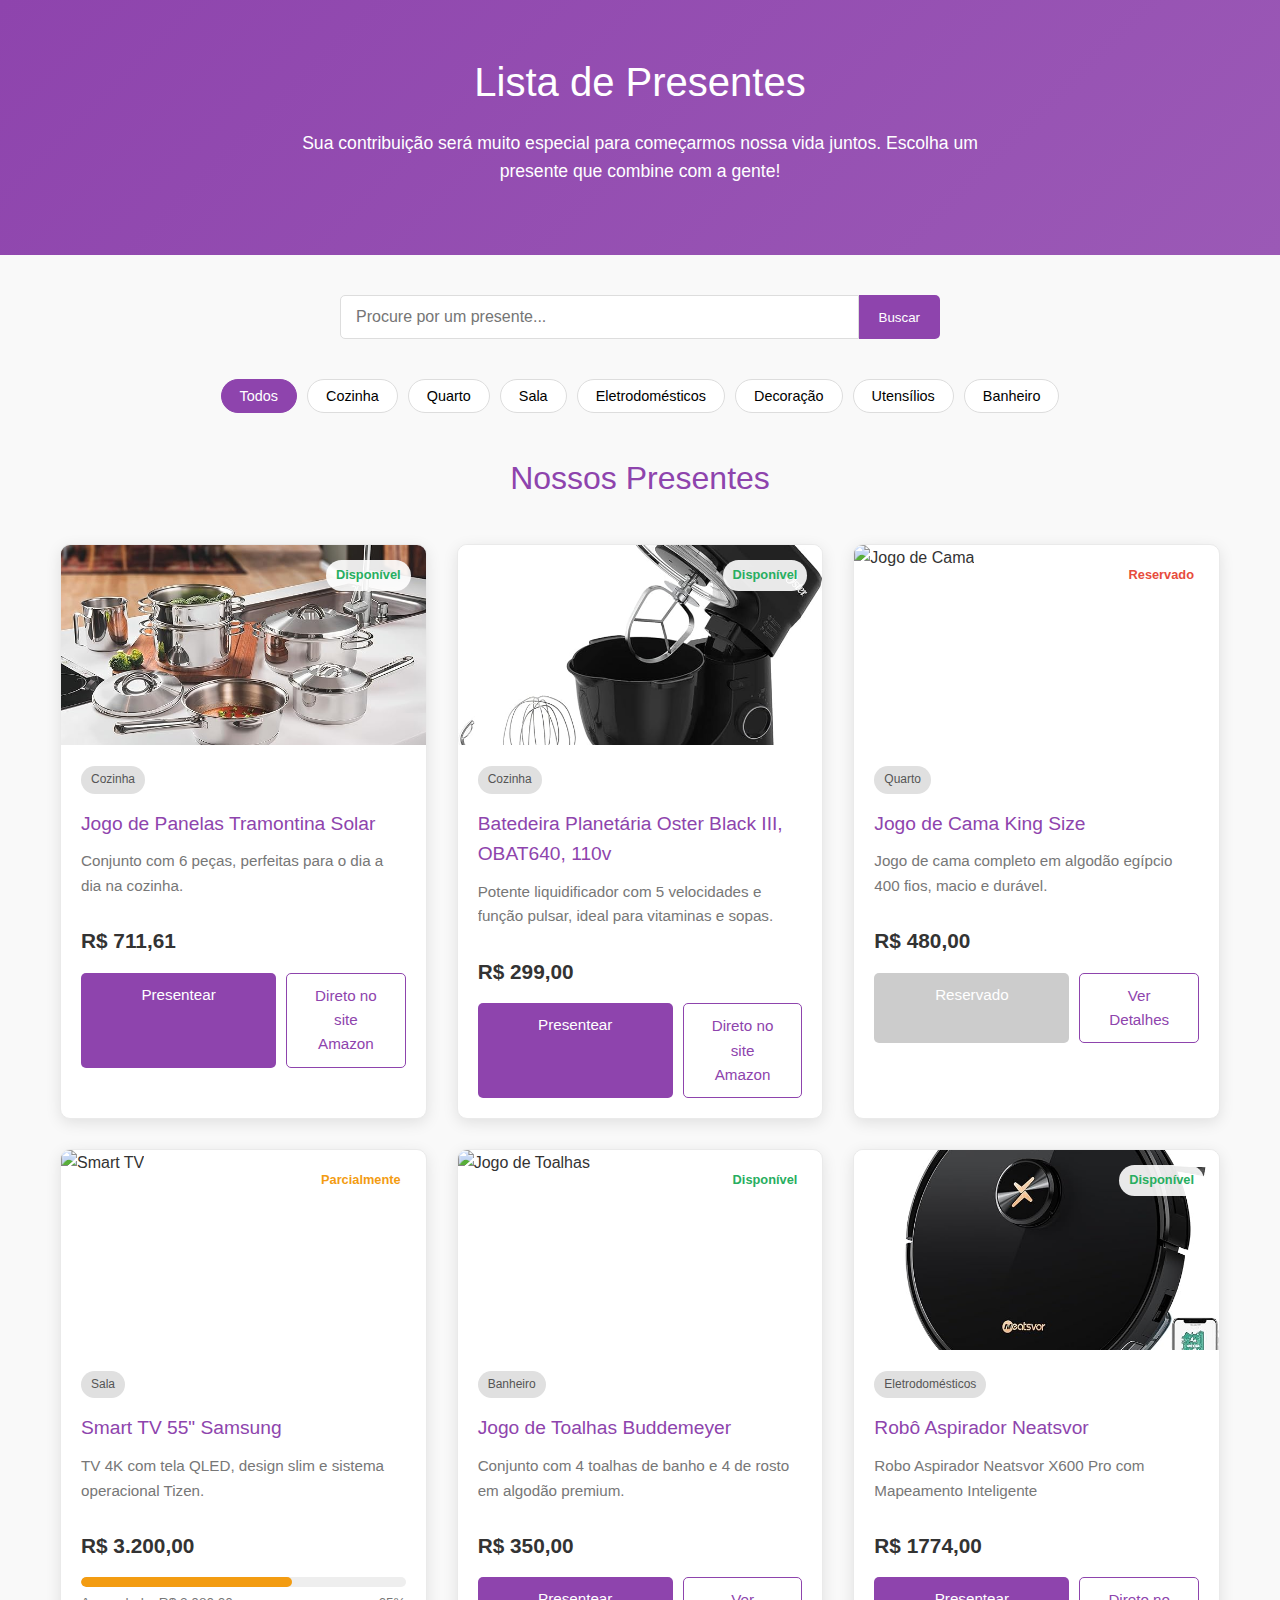
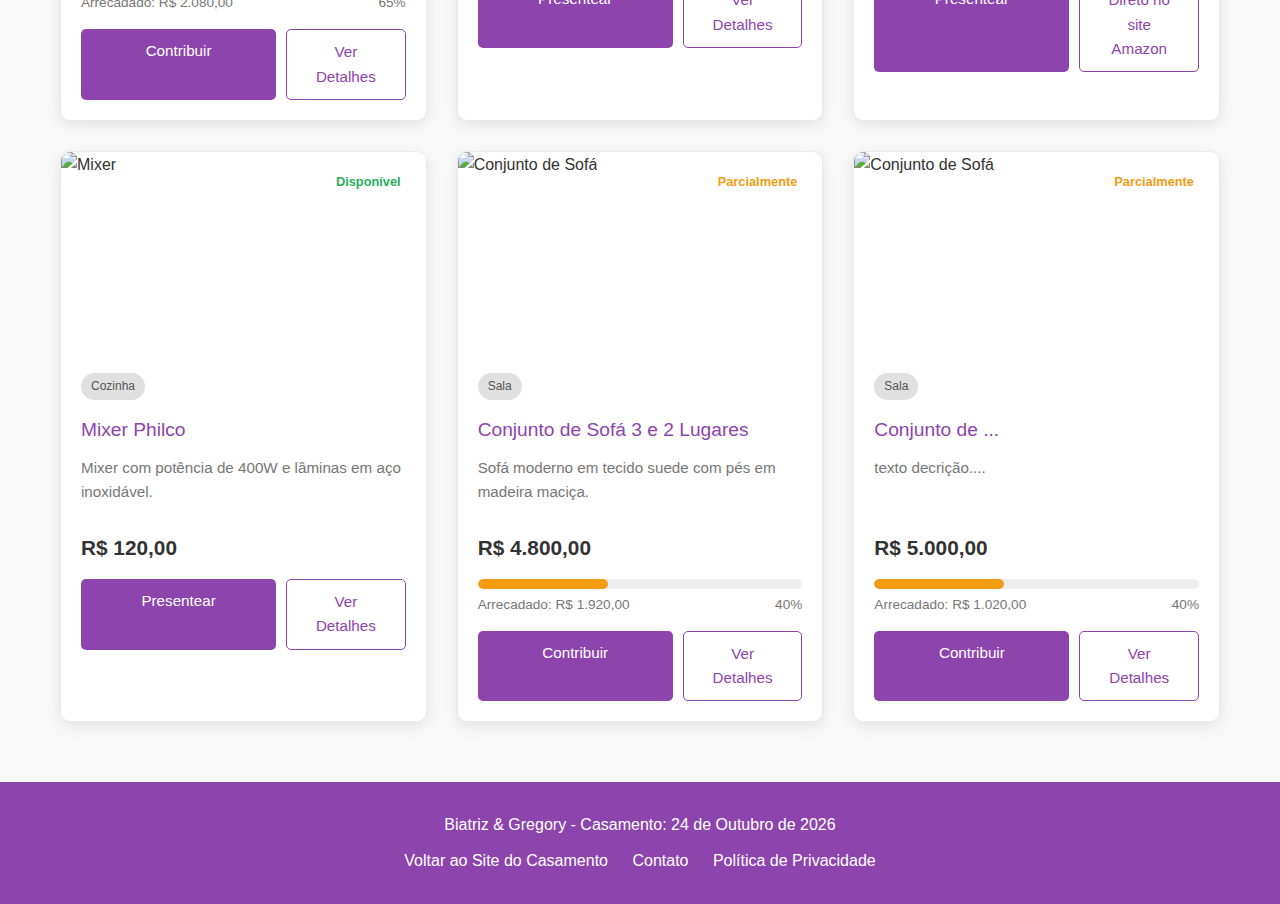
==== ListaPresentes.html @ b2a9321d "Update ListaPresentes.html" ====
<!DOCTYPE html>
<html lang="pt-BR">

<head>
    <meta charset="UTF-8">
    <meta name="viewport" content="width=device-width, initial-scale=1.0">
    <title>Lista de Presentes - Maria & João</title>
    <link rel="stylesheet" href="styles2.css">
</head>

<body>
    <header>
        <div class="container header-content">
            <h1>Lista de Presentes</h1>
            <p>Sua contribuição será muito especial para começarmos nossa vida juntos. Escolha um presente que combine
                com a gente!</p>
        </div>
    </header>

    <main class="container">
        <div class="search-bar">
            <input type="text" class="search-input" placeholder="Procure por um presente...">
            <button class="search-btn">Buscar</button>
        </div>

        <div class="categories">
            <button class="category-btn active" data-category="todas">Todos</button>
            <button class="category-btn" data-category="cozinha">Cozinha</button>
            <button class="category-btn" data-category="quarto">Quarto</button>
            <button class="category-btn" data-category="sala">Sala</button>
            <button class="category-btn" data-category="eletrodomésticos">Eletrodomésticos</button>
            <button class="category-btn" data-category="decoração">Decoração</button>
            <button class="category-btn" data-category="utensílios">Utensílios</button>
            <button class="category-btn" data-category="banheiro">Banheiro</button>
        </div>

        <h2 class="section-title">Nossos Presentes</h2>

        <div class="gift-grid">
            <!-- Item 1 -->
            <div class="gift-card" data-category="cozinha">
                <div class="gift-image">
                    <img src="/Jogo_de_Panelas_Tramontina_Solar_6_Pecas.jpg" alt="Jogo de Panelas">
                    <div class="gift-status available">Disponível</div>
                </div>
                <div class="gift-info">
                    <span class="gift-tag">Cozinha</span>
                    <h3 class="gift-name">Jogo de Panelas Tramontina Solar</h3>
                    <p class="gift-description">Conjunto com 6 peças, perfeitas para o dia a dia na cozinha.</p>
                    <div class="gift-price">R$ 711,61</div>
                    <div class="gift-actions">
                        <a href="#" class="btn btn-primary"
                            onclick="openModal('Jogo de Panelas Tramontina')">Presentear</a>
                        <a href="https://amzn.to/42vWtyC" target="_blank" class="btn btn-outline">Direto no site
                            Amazon</a>
                    </div>
                </div>
            </div>

            <!-- Item 2 -->
            <div class="gift-card" data-category="cozinha">
                <div class="gift-image">
                    <img src="/Batedeira_Planetaria_Oster_Black_III_OBAT640_110v.jpg" alt="Batedeira">
                    <div class="gift-status available">Disponível</div>
                </div>
                <div class="gift-info">
                    <span class="gift-tag">Cozinha</span>
                    <h3 class="gift-name">Batedeira Planetária Oster Black III, OBAT640, 110v</h3>
                    <p class="gift-description">Potente liquidificador com 5 velocidades e função pulsar, ideal para
                        vitaminas e sopas.</p>
                    <div class="gift-price">R$ 299,00</div>
                    <div class="gift-actions">
                        <a href="#" class="btn btn-primary"
                            onclick="openModal('Liquidificador Philips Walita')">Presentear</a>
                        <a href="https://amzn.to/4lvUtPH" target="_blank" class="btn btn-outline">Direto no site
                            Amazon</a>
                    </div>
                </div>
            </div>

            <!-- Item 3 -->
            <div class="gift-card" data-category="quarto">
                <div class="gift-image">
                    <img src="/api/placeholder/400/400" alt="Jogo de Cama">
                    <div class="gift-status reserved">Reservado</div>
                </div>
                <div class="gift-info">
                    <span class="gift-tag">Quarto</span>
                    <h3 class="gift-name">Jogo de Cama King Size</h3>
                    <p class="gift-description">Jogo de cama completo em algodão egípcio 400 fios, macio e durável.</p>
                    <div class="gift-price">R$ 480,00</div>
                    <div class="gift-actions">
                        <a href="#" class="btn btn-primary"
                            style="background-color: #ccc; pointer-events: none;">Reservado</a>
                        <a href="https://example.com/product/125" target="_blank" class="btn btn-outline">Ver
                            Detalhes</a>
                    </div>
                </div>
            </div>

            <!-- Item 4 -->
            <div class="gift-card" data-category="sala">
                <div class="gift-image">
                    <img src="/api/placeholder/400/400" alt="Smart TV">
                    <div class="gift-status partially">Parcialmente</div>
                </div>
                <div class="gift-info">
                    <span class="gift-tag">Sala</span>
                    <h3 class="gift-name">Smart TV 55" Samsung</h3>
                    <p class="gift-description">TV 4K com tela QLED, design slim e sistema operacional Tizen.</p>
                    <div class="gift-price">R$ 3.200,00</div>
                    <div class="gift-progress">
                        <div class="progress-bar">
                            <div class="progress-fill" style="width: 65%"></div>
                        </div>
                        <div class="progress-text">
                            <span>Arrecadado: R$ 2.080,00</span>
                            <span>65%</span>
                        </div>
                    </div>
                    <div class="gift-actions">
                        <a href="#" class="btn btn-primary" onclick="openModal('Smart TV 55\' Samsung')">Contribuir</a>
                        <a href="https://example.com/product/126" target="_blank" class="btn btn-outline">Ver
                            Detalhes</a>
                    </div>
                </div>
            </div>

            <!-- Item 5 -->
            <div class="gift-card"data-category="banheiro">
                <div class="gift-image">
                    <img src="/api/placeholder/400/400" alt="Jogo de Toalhas">
                    <div class="gift-status available">Disponível</div>
                </div>
                <div class="gift-info">
                    <span class="gift-tag">Banheiro</span>
                    <h3 class="gift-name">Jogo de Toalhas Buddemeyer</h3>
                    <p class="gift-description">Conjunto com 4 toalhas de banho e 4 de rosto em algodão premium.</p>
                    <div class="gift-price">R$ 350,00</div>
                    <div class="gift-actions">
                        <a href="#" class="btn btn-primary"
                            onclick="openModal('Jogo de Toalhas Buddemeyer')">Presentear</a>
                        <a href="https://example.com/product/127" target="_blank" class="btn btn-outline">Ver
                            Detalhes</a>
                    </div>
                </div>
            </div>

            <!-- Item 6 -->
            <div class="gift-card" data-category="eletrodomésticos">
                <div class="gift-image">
                    <img src="/Robo_Aspirador_Neatsvor_X600_Pro.jpg" alt="Robô Aspirador">
                    <div class="gift-status available">Disponível</div>
                </div>
                <div class="gift-info">
                    <span class="gift-tag">Eletrodomésticos</span>
                    <h3 class="gift-name">Robô Aspirador Neatsvor</h3>
                    <p class="gift-description">Robo Aspirador Neatsvor X600 Pro com Mapeamento Inteligente</p>
                    <div class="gift-price">R$ 1774,00</div>
                    <div class="gift-actions">
                        <a href="#" class="btn btn-primary"
                            onclick="openModal('Robô Aspirador Neatsvor')">Presentear</a>
                        <a href="https://amzn.to/4ib6O93" target="_blank" class="btn btn-outline">Direto no site
                            Amazon</a>
                    </div>
                </div>
            </div>

            <!-- Item 7 -->
            <div class="gift-card" data-category="cozinha">
                <div class="gift-image">
                    <img src="/api/placeholder/400/400" alt="Mixer">
                    <div class="gift-status available">Disponível</div>
                </div>
                <div class="gift-info">
                    <span class="gift-tag">Cozinha</span>
                    <h3 class="gift-name">Mixer Philco</h3>
                    <p class="gift-description">Mixer com potência de 400W e lâminas em aço inoxidável.</p>
                    <div class="gift-price">R$ 120,00</div>
                    <div class="gift-actions">
                        <a href="#" class="btn btn-primary" onclick="openModal('Mixer Philco')">Presentear</a>
                        <a href="https://example.com/product/129" target="_blank" class="btn btn-outline">Ver
                            Detalhes</a>
                    </div>
                </div>
            </div>

            <!-- Item 8 -->
            <div class="gift-card" data-category="sala">
                <div class="gift-image">
                    <img src="/api/placeholder/400/400" alt="Conjunto de Sofá">
                    <div class="gift-status partially">Parcialmente</div>
                </div>
                <div class="gift-info">
                    <span class="gift-tag">Sala</span>
                    <h3 class="gift-name">Conjunto de Sofá 3 e 2 Lugares</h3>
                    <p class="gift-description">Sofá moderno em tecido suede com pés em madeira maciça.</p>
                    <div class="gift-price">R$ 4.800,00</div>
                    <div class="gift-progress">
                        <div class="progress-bar">
                            <div class="progress-fill" style="width: 40%"></div>
                        </div>
                        <div class="progress-text">
                            <span>Arrecadado: R$ 1.920,00</span>
                            <span>40%</span>
                        </div>
                    </div>
                    <div class="gift-actions">
                        <a href="#" class="btn btn-primary"
                            onclick="openModal('Conjunto de Sofá 3 e 2 Lugares')">Contribuir</a>
                        <a href="https://example.com/product/130" target="_blank" class="btn btn-outline">Ver
                            Detalhes</a>
                    </div>
                </div>
            </div>



            <!-- Item 9 -->
            <div class="gift-card" data-category="sala">
                <div class="gift-image">
                    <img src="/api/placeholder/400/400" alt="Conjunto de Sofá">
                    <div class="gift-status partially">Parcialmente</div>
                </div>
                <div class="gift-info">
                    <span class="gift-tag">Sala</span>
                    <h3 class="gift-name">Conjunto de ...</h3>
                    <p class="gift-description">texto decrição....</p>
                    <div class="gift-price">R$ 5.000,00</div>
                    <div class="gift-progress">
                        <div class="progress-bar">
                            <div class="progress-fill" style="width: 40%"></div>
                        </div>
                        <!tem que corrigir o progresso>
                        <div class="progress-text">
                            <span>Arrecadado: R$ 1.020,00</span>
                            <span>40%</span>
                        </div>
                    </div>
                    <div class="gift-actions">
                        <a href="#" class="btn btn-primary"
                            onclick="openModal('Conjunto de Sofá 3 e 2 Lugares')">Contribuir</a>
                        <a href="https://example.com/product/130" target="_blank" class="btn btn-outline">Ver
                            Detalhes</a>
                    </div>
                </div>
            </div>


            <!-- Itens restantes... -->
        </div>
    </main>

    <!-- Modal de Presentear -->
    <div id="giftModal" class="modal">
        <div class="modal-content">
            <span class="close" onclick="closeModal()">&times;</span>
            <h2 class="modal-title">Presentear: <span id="modalGiftName"></span></h2>
            <form id="giftForm">
                <div class="form-group">
                    <label for="name">Seu Nome</label>
                    <input type="text" id="name" name="name" required>
                </div>
                <div class="form-group">
                    <label for="email">Seu E-mail</label>
                    <input type="email" id="email" name="email" required>
                </div>
                <div class="form-group">
                    <label for="message">Mensagem (opcional)</label>
                    <input type="text" id="message" name="message">
                </div>
                <div class="form-group">
                    <label for="paymentMethod">Forma de Pagamento</label>
                    <select id="paymentMethod" name="paymentMethod" required>
                        <option value="">Selecione uma opção</option>
                        <option value="credit">Cartão de Crédito</option>
                        <option value="pix">PIX</option>
                        <option value="bank">Transferência Bancária</option>
                        <option value="physical">Entrega Física</option>
                    </select>
                </div>
                <button type="submit" class="submit-btn">Confirmar Presente</button>
            </form>
        </div>
    </div>

    <footer>
        <div class="container">
            <p>Biatriz & Gregory - Casamento: 24 de Outubro de 2026</p>
            <div class="footer-links">
                <a href="index.html">Voltar ao Site do Casamento</a>
                <a href="#">Contato</a>
                <a href="#">Política de Privacidade</a>
            </div>
        </div>
    </footer>

    <script src="script2.js"></script>
</body>

</html>
---- styles2.css ----
/* Estilos para página Lista de presentes */
:root {
    --primary-color: #8e44ad;
    --secondary-color: #9b59b6;
    --accent-color: #f39c12;
    --light-color: #ffffff;
    --text-color: #333333;
    --background-color: #f9f9f9;
    --card-shadow: 0 4px 15px rgba(0,0,0,0.1);
    --card-hover-shadow: 0 8px 25px rgba(0,0,0,0.15);
    --card-border: 1px solid #eaeaea;
}

* {
    margin: 0;
    padding: 0;
    box-sizing: border-box;
    font-family: 'Roboto', 'Segoe UI', Arial, sans-serif;
}

body {
    background-color: var(--background-color);
    color: var(--text-color);
    line-height: 1.6;
}

.container {
    max-width: 1200px;
    margin: 0 auto;
    padding: 0 20px;
}

header {
    background-color: var(--primary-color);
    background-image: linear-gradient(135deg, var(--primary-color) 0%, var(--secondary-color) 100%);
    color: var(--light-color);
    padding: 50px 0;
    text-align: center;
    margin-bottom: 40px;
}

.header-content h1 {
    font-size: 2.5rem;
    margin-bottom: 15px;
    font-weight: 400;
}

.header-content p {
    font-size: 1.1rem;
    max-width: 700px;
    margin: 0 auto 20px;
}

.gift-grid {
    display: grid;
    grid-template-columns: repeat(auto-fill, minmax(280px, 1fr));
    gap: 30px;
    margin-bottom: 60px;
}

.gift-card {
    background-color: var(--light-color);
    border-radius: 10px;
    overflow: hidden;
    box-shadow: var(--card-shadow);
    transition: all 0.3s ease;
    border: var(--card-border);
}

.gift-card:hover {
    transform: translateY(-5px);
    box-shadow: var(--card-hover-shadow);
}

.gift-image {
    height: 200px;
    width: 100%;
    position: relative;
    overflow: hidden;
}

.gift-image img {
    width: 100%;
    height: 100%;
    object-fit: cover;
    transition: transform 0.5s ease;
}

.gift-card:hover .gift-image img {
    transform: scale(1.05);
}

.gift-status {
    position: absolute;
    top: 15px;
    right: 15px;
    background-color: rgba(255, 255, 255, 0.9);
    padding: 5px 10px;
    border-radius: 20px;
    font-size: 0.8rem;
    font-weight: bold;
}

.available {
    color: #27ae60;
}

.reserved {
    color: #e74c3c;
}

.partially {
    color: #f39c12;
}

.gift-info {
    padding: 20px;
}

.gift-name {
    font-size: 1.2rem;
    font-weight: 500;
    margin-bottom: 10px;
    color: var(--primary-color);
}

.gift-description {
    color: #777;
    font-size: 0.95rem;
    margin-bottom: 15px;
    height: 60px;
    overflow: hidden;
}

.gift-price {
    font-size: 1.3rem;
    font-weight: 700;
    color: var(--text-color);
    margin-bottom: 15px;
}

.gift-progress {
    margin-bottom: 15px;
}

.progress-bar {
    width: 100%;
    height: 10px;
    background-color: #eee;
    border-radius: 5px;
    overflow: hidden;
    margin-bottom: 5px;
}

.progress-fill {
    height: 100%;
    background-color: var(--accent-color);
    border-radius: 5px;
}

.progress-text {
    display: flex;
    justify-content: space-between;
    font-size: 0.85rem;
    color: #777;
}

.gift-actions {
    display: flex;
    gap: 10px;
}

.btn {
    display: inline-block;
    padding: 10px 20px;
    border-radius: 5px;
    font-weight: 500;
    text-decoration: none;
    transition: all 0.3s ease;
    text-align: center;
    font-size: 0.95rem;
}

.btn-primary {
    background-color: var(--primary-color);
    color: var(--light-color);
    flex: 2;
}

.btn-primary:hover {
    background-color: var(--secondary-color);
}

.btn-outline {
    border: 1px solid var(--primary-color);
    color: var(--primary-color);
    flex: 1;
}

.btn-outline:hover {
    background-color: var(--primary-color);
    color: var(--light-color);
}

.categories {
    display: flex;
    justify-content: center;
    flex-wrap: wrap;
    gap: 10px;
    margin-bottom: 40px;
}

.category-btn {
    background-color: var(--light-color);
    border: 1px solid #ddd;
    padding: 8px 18px;
    border-radius: 50px;
    cursor: pointer;
    transition: all 0.3s ease;
    font-size: 0.9rem;
}

.category-btn:hover, .category-btn.active {
    background-color: var(--primary-color);
    color: var(--light-color);
    border-color: var(--primary-color);
}

.search-bar {
    display: flex;
    max-width: 600px;
    margin: 0 auto 40px;
}

.search-input {
    flex: 1;
    padding: 12px 15px;
    border: 1px solid #ddd;
    border-radius: 5px 0 0 5px;
    font-size: 1rem;
    outline: none;
}

.search-btn {
    background-color: var(--primary-color);
    color: var(--light-color);
    border: none;
    padding: 0 20px;
    border-radius: 0 5px 5px 0;
    cursor: pointer;
}

.section-title {
    text-align: center;
    margin-bottom: 40px;
    font-size: 2rem;
    color: var(--primary-color);
    font-weight: 400;
}

.gift-tag {
    display: inline-block;
    background-color: #e0e0e0;
    padding: 4px 10px;
    border-radius: 20px;
    font-size: 0.75rem;
    margin-right: 5px;
    margin-bottom: 15px;
    color: #555;
}

footer {
    background-color: var(--primary-color);
    color: var(--light-color);
    padding: 30px 0;
    text-align: center;
    margin-top: 60px;
}

footer p {
    margin-bottom: 10px;
}

.footer-links a {
    color: var(--light-color);
    margin: 0 10px;
    text-decoration: none;
}

.footer-links a:hover {
    text-decoration: underline;
}

/* Modal */
.modal {
    display: none;
    position: fixed;
    z-index: 1000;
    top: 0;
    left: 0;
    width: 100%;
    height: 100%;
    background-color: rgba(0,0,0,0.7);
    overflow: auto;
}

.modal-content {
    background-color: var(--light-color);
    margin: 10% auto;
    padding: 30px;
    border-radius: 10px;
    max-width: 600px;
    position: relative;
}

.close {
    position: absolute;
    right: 20px;
    top: 15px;
    font-size: 1.8rem;
    font-weight: bold;
    cursor: pointer;
}

.modal-title {
    margin-bottom: 20px;
    color: var(--primary-color);
}

.form-group {
    margin-bottom: 20px;
}

.form-group label {
    display: block;
    margin-bottom: 5px;
    font-weight: 500;
}

.form-group input, .form-group select {
    width: 100%;
    padding: 12px 15px;
    border: 1px solid #ddd;
    border-radius: 5px;
    font-size: 1rem;
}

.submit-btn {
    background-color: var(--primary-color);
    color: var(--light-color);
    border: none;
    padding: 12px 25px;
    border-radius: 5px;
    cursor: pointer;
    font-size: 1rem;
    width: 100%;
}

/* Responsive */
@media (max-width: 768px) {
    .header-content h1 {
        font-size: 2rem;
    }
    
    .gift-grid {
        grid-template-columns: repeat(auto-fill, minmax(250px, 1fr));
    }
}

@media (max-width: 480px) {
    .gift-actions {
        flex-direction: column;
    }
    
    .btn {
        width: 100%;
    }
    
    .header-content h1 {
        font-size: 1.8rem;
    }
    
    .search-bar {
        flex-direction: column;
    }
    
    .search-input {
        border-radius: 5px;
        margin-bottom: 10px;
    }
    
    .search-btn {
        border-radius: 5px;
        padding: 10px;
    }
}
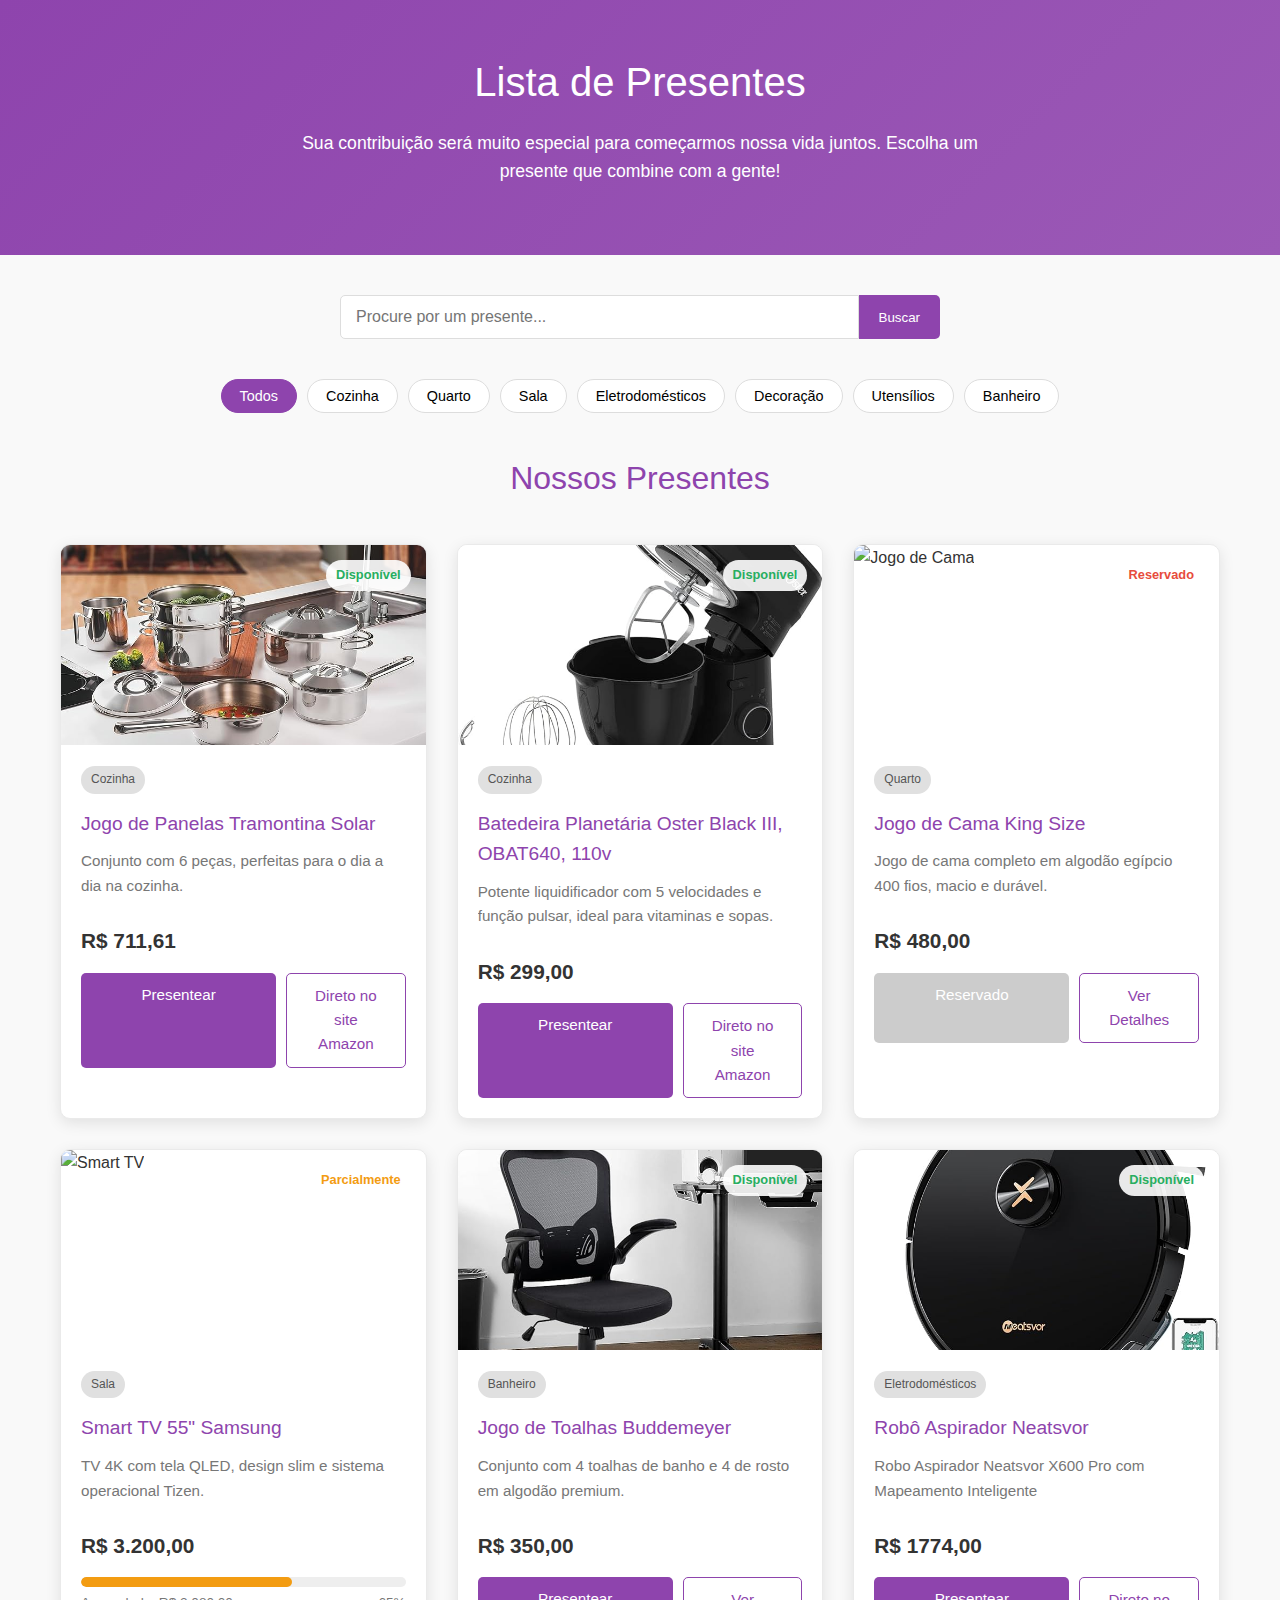
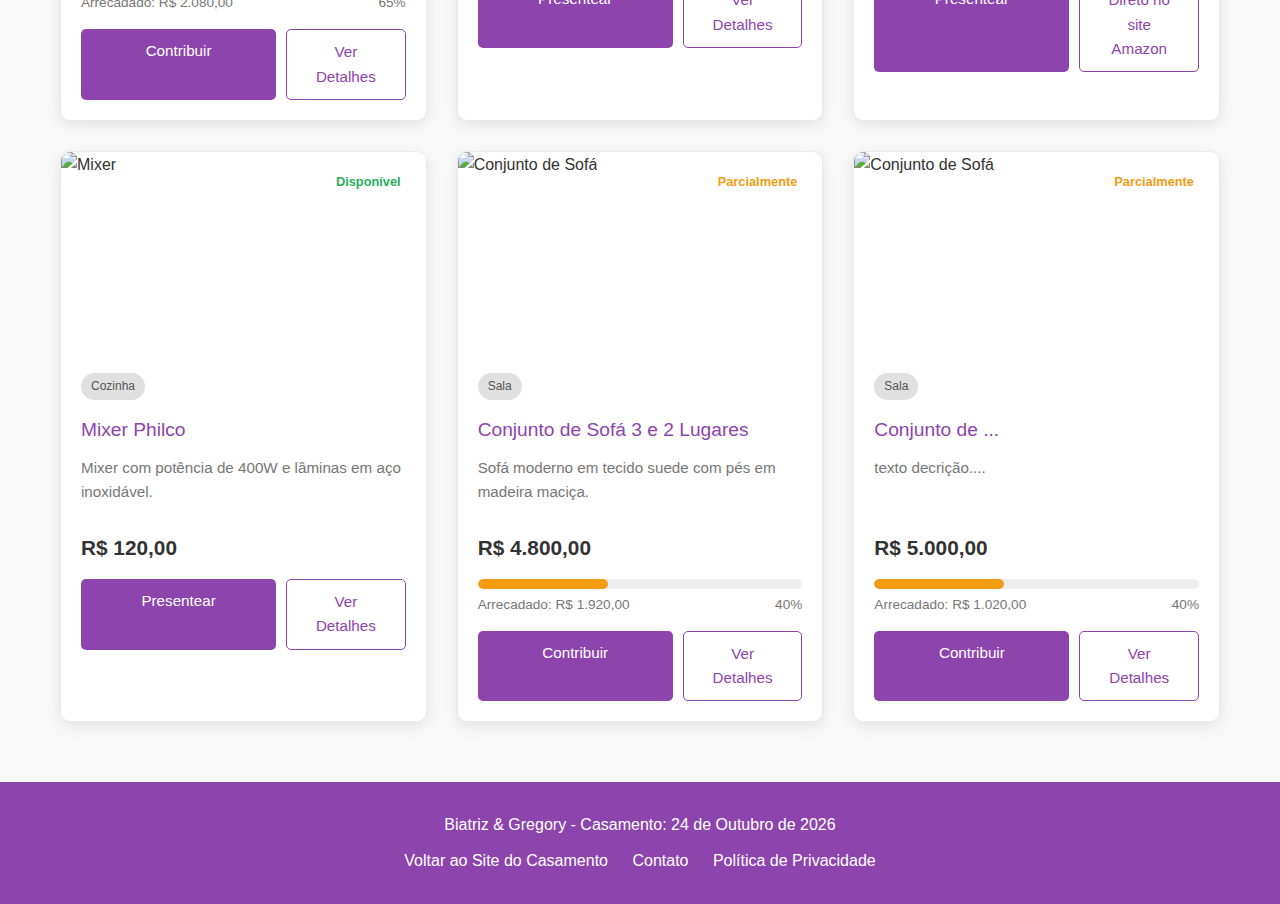
==== commit 2e4633e5: "Update ListaPresentes.html" ====
--- a/ListaPresentes.html
+++ b/ListaPresentes.html
@@ -40,7 +40,7 @@
             <!-- Item 1 -->
             <div class="gift-card" data-category="cozinha">
                 <div class="gift-image">
-                    <img src="/Jogo_de_Panelas_Tramontina_Solar_6_Pecas.jpg" alt="Jogo de Panelas">
+                    <img src="Jogo_de_Panelas_Tramontina_Solar_6_Pecas.jpg" alt="Jogo de Panelas">
                     <div class="gift-status available">Disponível</div>
                 </div>
                 <div class="gift-info">
@@ -60,7 +60,7 @@
             <!-- Item 2 -->
             <div class="gift-card" data-category="cozinha">
                 <div class="gift-image">
-                    <img src="/Batedeira_Planetaria_Oster_Black_III_OBAT640_110v.jpg" alt="Batedeira">
+                    <img src="Batedeira_Planetaria_Oster_Black_III_OBAT640_110v.jpg" alt="Batedeira">
                     <div class="gift-status available">Disponível</div>
                 </div>
                 <div class="gift-info">
@@ -129,7 +129,7 @@
             <!-- Item 5 -->
             <div class="gift-card"data-category="banheiro">
                 <div class="gift-image">
-                    <img src="/api/placeholder/400/400" alt="Jogo de Toalhas">
+                    <img src="Cadeira.jpg" alt="Jogo de Toalhas">
                     <div class="gift-status available">Disponível</div>
                 </div>
                 <div class="gift-info">
@@ -149,7 +149,7 @@
             <!-- Item 6 -->
             <div class="gift-card" data-category="eletrodomésticos">
                 <div class="gift-image">
-                    <img src="/Robo_Aspirador_Neatsvor_X600_Pro.jpg" alt="Robô Aspirador">
+                    <img src="Robo_Aspirador_Neatsvor_X600_Pro.jpg" alt="Robô Aspirador">
                     <div class="gift-status available">Disponível</div>
                 </div>
                 <div class="gift-info">
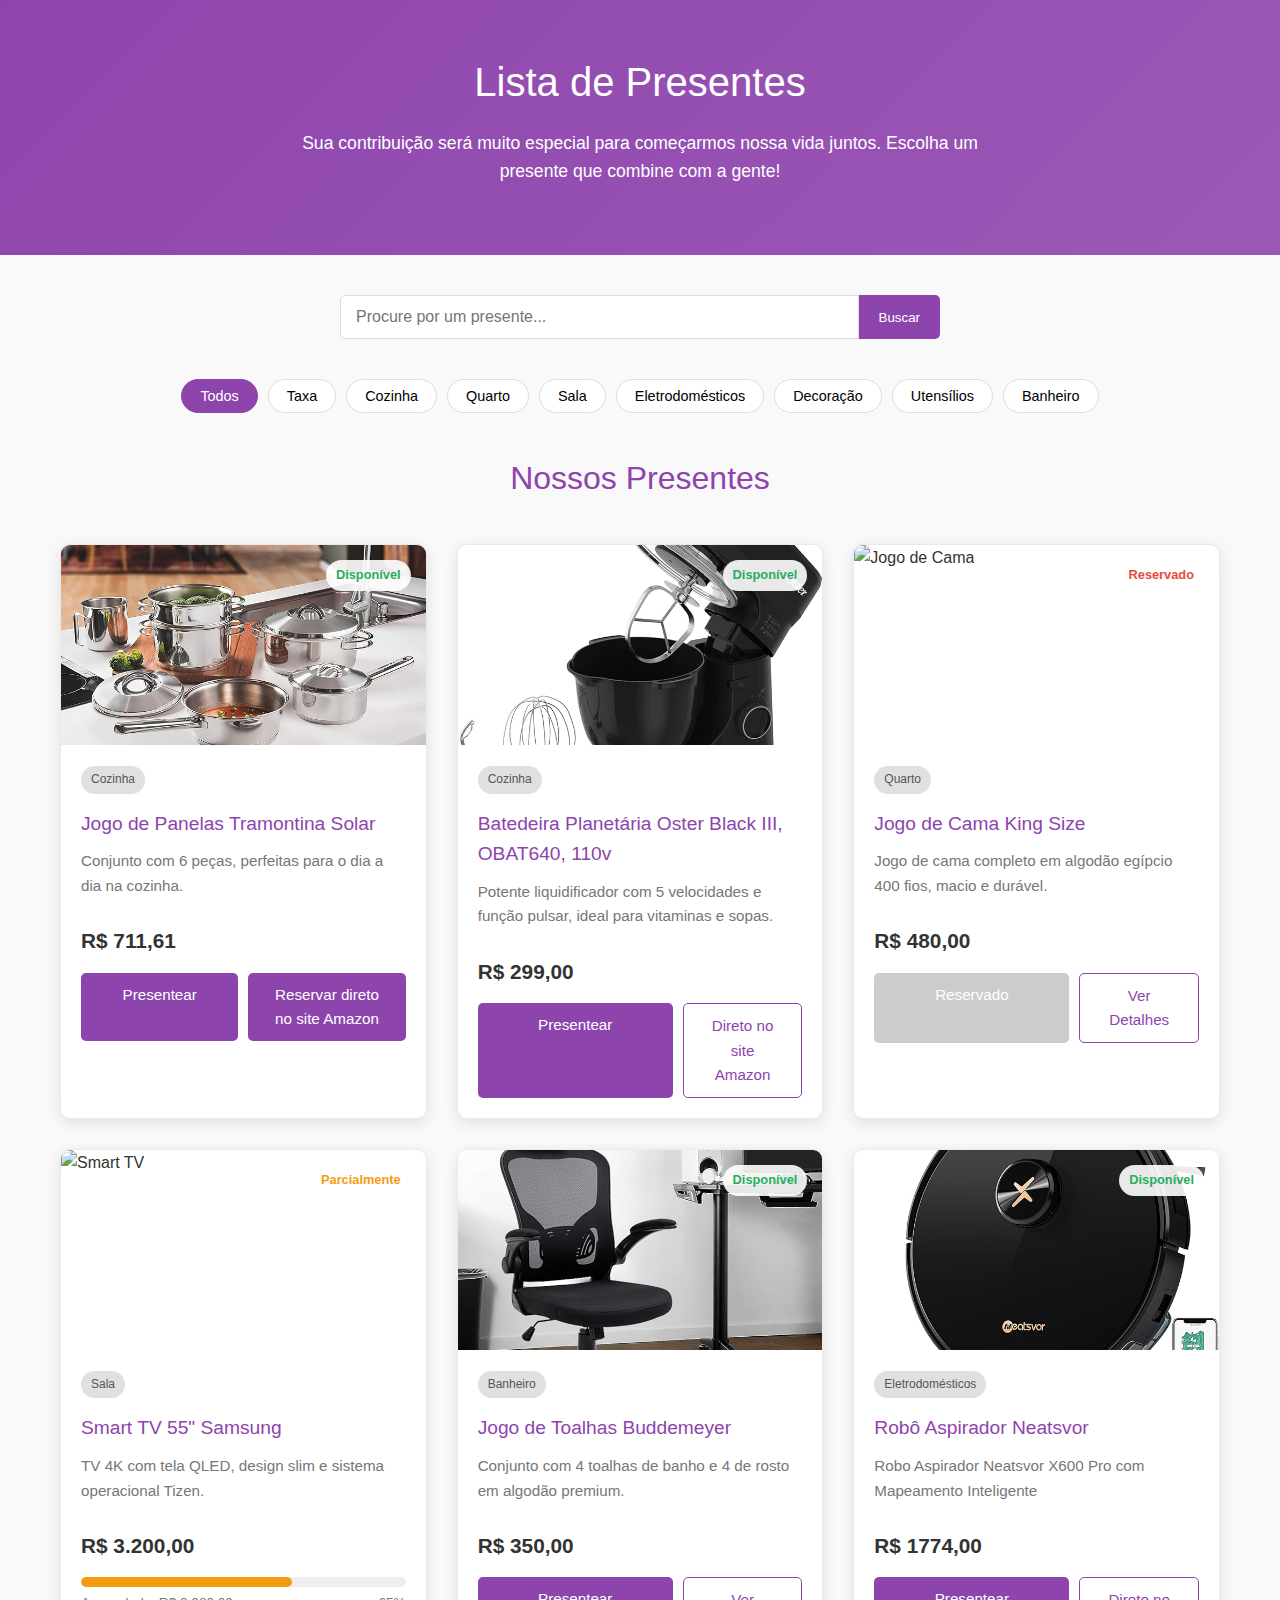
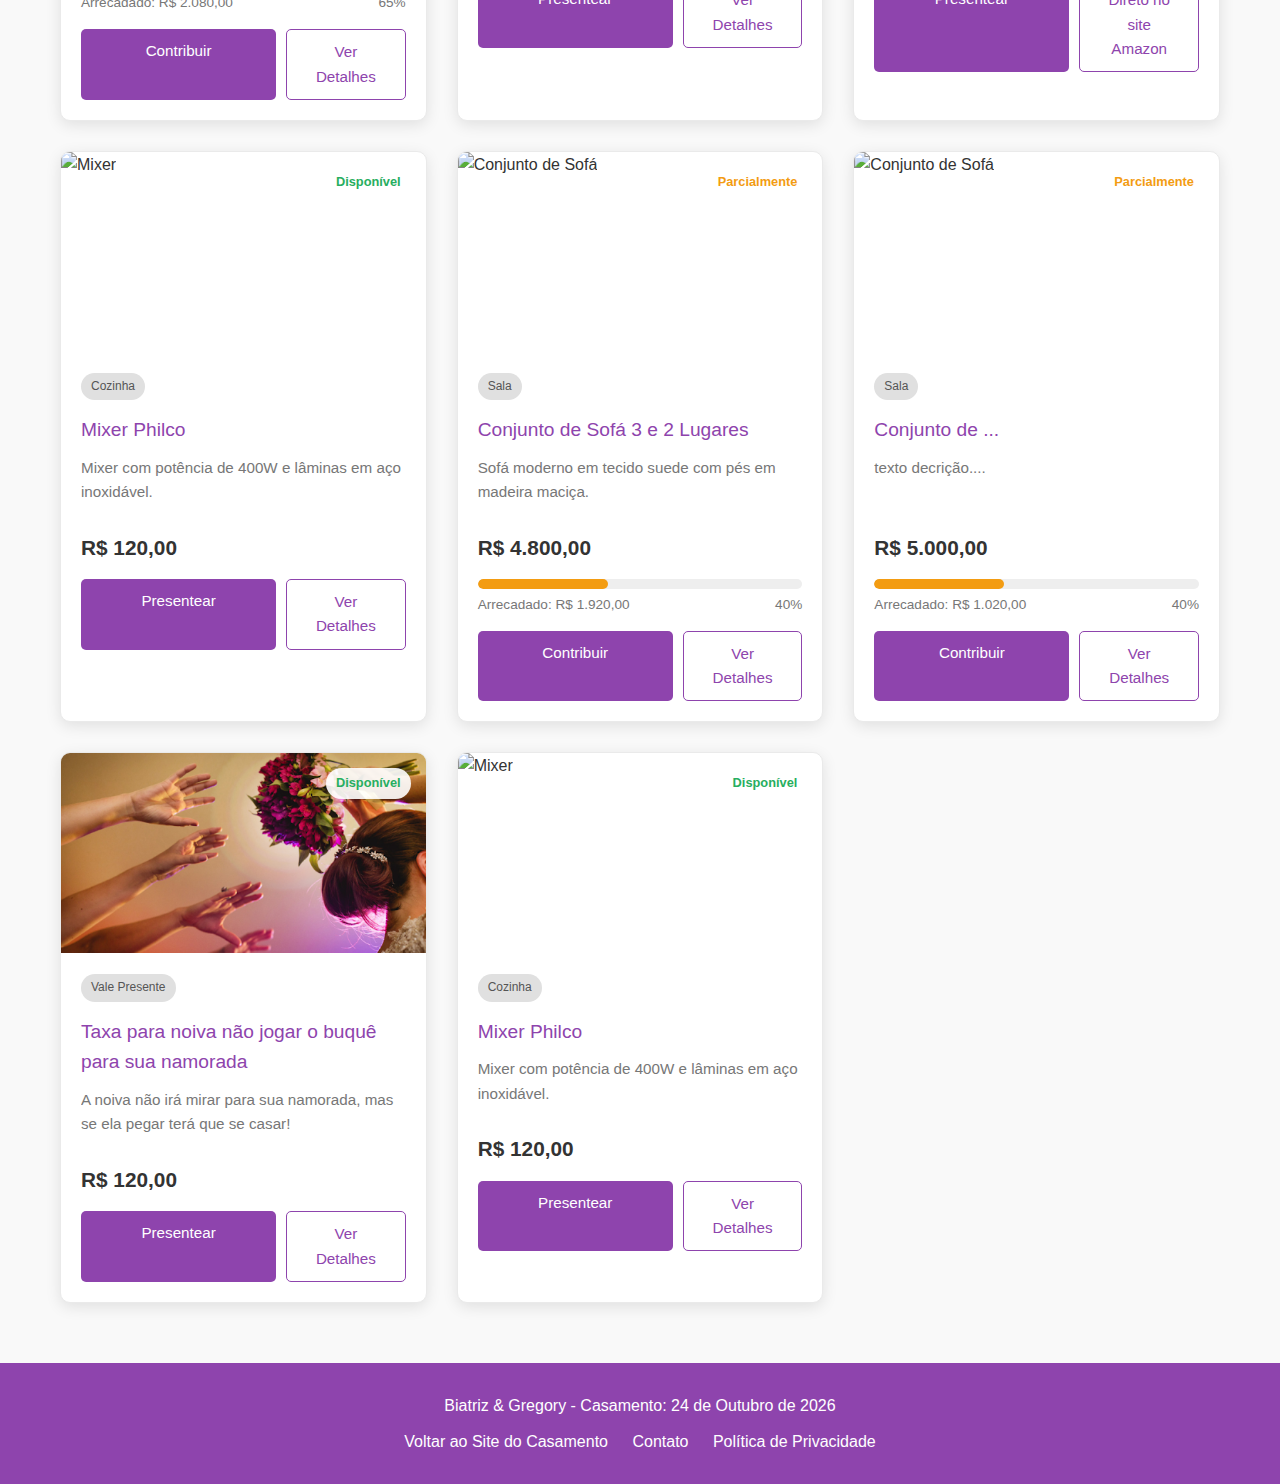
==== commit abbdadbf: "Alterações com a patroa" ====
--- a/ListaPresentes.html
+++ b/ListaPresentes.html
@@ -25,6 +25,7 @@
 
         <div class="categories">
             <button class="category-btn active" data-category="todas">Todos</button>
+            <button class="category-btn" data-category="taxa">Taxa</button>
             <button class="category-btn" data-category="cozinha">Cozinha</button>
             <button class="category-btn" data-category="quarto">Quarto</button>
             <button class="category-btn" data-category="sala">Sala</button>
@@ -51,8 +52,11 @@
                     <div class="gift-actions">
                         <a href="#" class="btn btn-primary"
                             onclick="openModal('Jogo de Panelas Tramontina')">Presentear</a>
-                        <a href="https://amzn.to/42vWtyC" target="_blank" class="btn btn-outline">Direto no site
-                            Amazon</a>
+                       <!--<a href="https://amzn.to/42vWtyC" target="_blank" class="btn btn-outline">Direto no site
+                            Amazon</a>-->
+                        <a href="#" class="btn btn-primary"
+                            onclick="openReservationModal('Nome do Presente', 'https://amzn.to/42vWtyC')">Reservar direto no site Amazon</a>
+
                     </div>
                 </div>
             </div>
@@ -127,7 +131,7 @@
             </div>
 
             <!-- Item 5 -->
-            <div class="gift-card"data-category="banheiro">
+            <div class="gift-card" data-category="banheiro">
                 <div class="gift-image">
                     <img src="Cadeira.jpg" alt="Jogo de Toalhas">
                     <div class="gift-status available">Disponível</div>
@@ -232,15 +236,52 @@
                             <div class="progress-fill" style="width: 40%"></div>
                         </div>
                         <!tem que corrigir o progresso>
-                        <div class="progress-text">
-                            <span>Arrecadado: R$ 1.020,00</span>
-                            <span>40%</span>
-                        </div>
+                            <div class="progress-text">
+                                <span>Arrecadado: R$ 1.020,00</span>
+                                <span>40%</span>
+                            </div>
                     </div>
                     <div class="gift-actions">
                         <a href="#" class="btn btn-primary"
                             onclick="openModal('Conjunto de Sofá 3 e 2 Lugares')">Contribuir</a>
                         <a href="https://example.com/product/130" target="_blank" class="btn btn-outline">Ver
+                            Detalhes</a>
+                    </div>
+                </div>
+            </div>
+
+            <!-- Item 10 -->
+            <div class="gift-card" data-category="cozinha">
+                <div class="gift-image">
+                    <img src="noivadabuque.png" alt="ValePresente">
+                    <div class="gift-status available">Disponível</div>
+                </div>
+                <div class="gift-info">
+                    <span class="gift-tag">Vale Presente</span>
+                    <h3 class="gift-name">Taxa para noiva não jogar o  buquê para sua namorada</h3>
+                    <p class="gift-description">A noiva não irá mirar para sua namorada, mas se ela pegar terá que se casar!</p>
+                    <div class="gift-price">R$ 120,00</div>
+                    <div class="gift-actions">
+                        <a href="#" class="btn btn-primary" onclick="openModal('Mixer Philco')">Presentear</a>
+                        <a href="https://example.com/product/129" target="_blank" class="btn btn-outline">Ver
+                            Detalhes</a>
+                    </div>
+                </div>
+            </div>
+            <!-- Item 11 -->
+            <div class="gift-card" data-category="cozinha">
+                <div class="gift-image">
+                    <img src="/api/placeholder/400/400" alt="Mixer">
+                    <div class="gift-status available">Disponível</div>
+                </div>
+                <div class="gift-info">
+                    <span class="gift-tag">Cozinha</span>
+                    <h3 class="gift-name">Mixer Philco</h3>
+                    <p class="gift-description">Mixer com potência de 400W e lâminas em aço inoxidável.</p>
+                    <div class="gift-price">R$ 120,00</div>
+                    <div class="gift-actions">
+                        <a href="#" class="btn btn-primary" onclick="openModal('Mixer Philco')">Presentear</a>
+                        <a href="https://example.com/product/129" target="_blank" class="btn btn-outline">Ver
                             Detalhes</a>
                     </div>
                 </div>
@@ -284,6 +325,27 @@
         </div>
     </div>
 
+    <!--Modal formulário de reserva-->
+    <!-- Modal de Reservar -->
+    <div id="reservationModal" class="modal">
+        <div class="modal-content">
+            <span class="close" onclick="closeReservationModal()">&times;</span>
+            <h2 class="modal-title">Reservar Presente: <span id="reservationGiftName"></span></h2>
+            <form id="reservationForm">
+                <div class="form-group">
+                    <label for="reserverName">Seu Nome</label>
+                    <input type="text" id="reserverName" name="reserverName" required>
+                </div>
+                <div class="form-group">
+                    <label for="reserverEmail">Seu E-mail</label>
+                    <input type="email" id="reserverEmail" name="reserverEmail" required>
+                </div>
+                <button type="submit" class="submit-btn">Reservar</button>
+            </form>
+        </div>
+    </div>
+
+
     <footer>
         <div class="container">
             <p>Biatriz & Gregory - Casamento: 24 de Outubro de 2026</p>
@@ -298,4 +360,4 @@
     <script src="script2.js"></script>
 </body>
 
-</html>
+</html>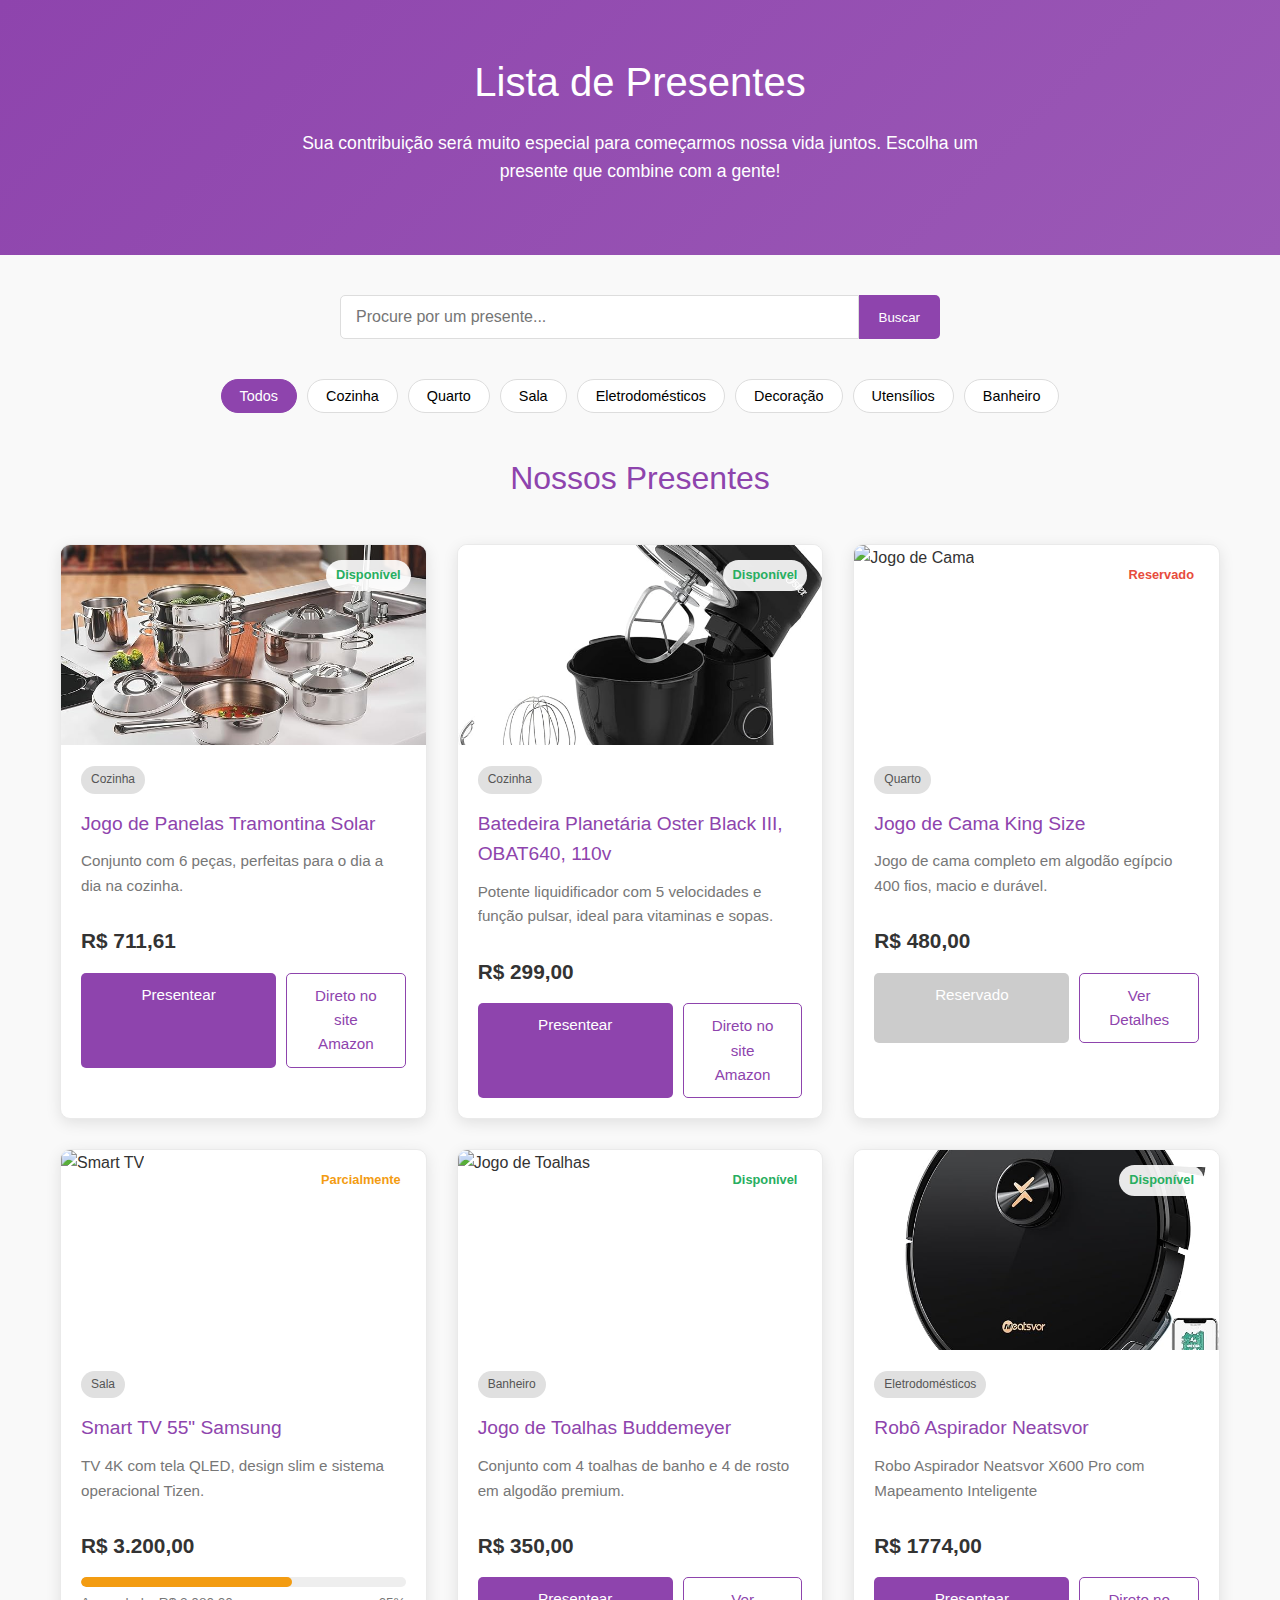
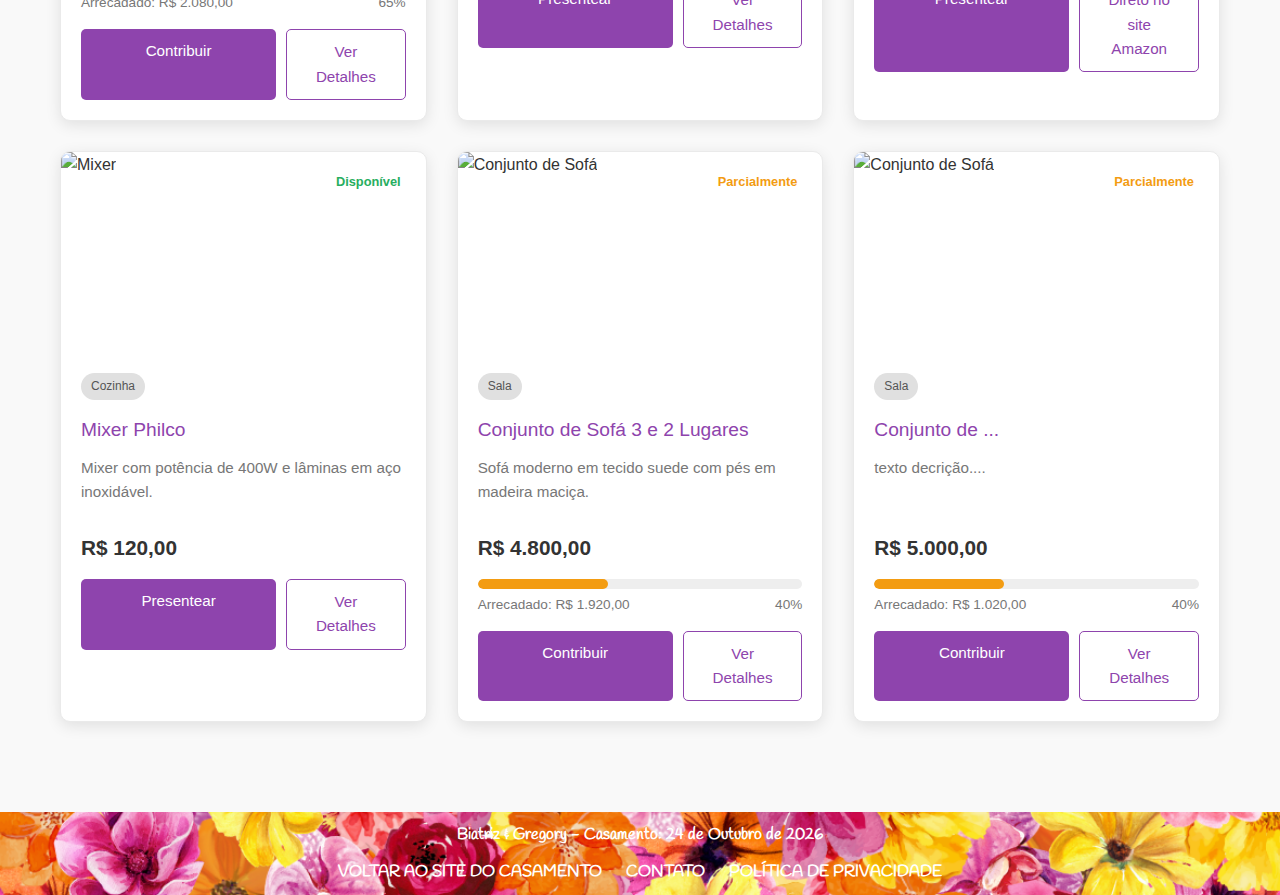
==== commit 2a37bf94: "Update ListaPresentes.html" ====
--- a/ListaPresentes.html
+++ b/ListaPresentes.html
@@ -4,7 +4,8 @@
 <head>
     <meta charset="UTF-8">
     <meta name="viewport" content="width=device-width, initial-scale=1.0">
-    <title>Lista de Presentes - Maria & João</title>
+    <title>Lista de Presentes - Biatriz e Gregory</title>
+    <link href="https://fonts.googleapis.com/css2?family=Handlee&display=swap" rel="stylesheet">
     <link rel="stylesheet" href="styles2.css">
 </head>
 
@@ -25,7 +26,6 @@
 
         <div class="categories">
             <button class="category-btn active" data-category="todas">Todos</button>
-            <button class="category-btn" data-category="taxa">Taxa</button>
             <button class="category-btn" data-category="cozinha">Cozinha</button>
             <button class="category-btn" data-category="quarto">Quarto</button>
             <button class="category-btn" data-category="sala">Sala</button>
@@ -37,7 +37,7 @@
 
         <h2 class="section-title">Nossos Presentes</h2>
 
-        <div class="gift-grid">
+        <div class="gift-grid" id="gift-grid">
             <!-- Item 1 -->
             <div class="gift-card" data-category="cozinha">
                 <div class="gift-image">
@@ -52,11 +52,8 @@
                     <div class="gift-actions">
                         <a href="#" class="btn btn-primary"
                             onclick="openModal('Jogo de Panelas Tramontina')">Presentear</a>
-                       <!--<a href="https://amzn.to/42vWtyC" target="_blank" class="btn btn-outline">Direto no site
-                            Amazon</a>-->
-                        <a href="#" class="btn btn-primary"
-                            onclick="openReservationModal('Nome do Presente', 'https://amzn.to/42vWtyC')">Reservar direto no site Amazon</a>
-
+                        <a href="https://amzn.to/42vWtyC" target="_blank" class="btn btn-outline">Direto no site
+                            Amazon</a>
                     </div>
                 </div>
             </div>
@@ -133,7 +130,7 @@
             <!-- Item 5 -->
             <div class="gift-card" data-category="banheiro">
                 <div class="gift-image">
-                    <img src="Cadeira.jpg" alt="Jogo de Toalhas">
+                    <img src="/api/placeholder/400/400" alt="Jogo de Toalhas">
                     <div class="gift-status available">Disponível</div>
                 </div>
                 <div class="gift-info">
@@ -250,42 +247,12 @@
                 </div>
             </div>
 
-            <!-- Item 10 -->
-            <div class="gift-card" data-category="cozinha">
-                <div class="gift-image">
-                    <img src="noivadabuque.png" alt="ValePresente">
-                    <div class="gift-status available">Disponível</div>
-                </div>
-                <div class="gift-info">
-                    <span class="gift-tag">Vale Presente</span>
-                    <h3 class="gift-name">Taxa para noiva não jogar o  buquê para sua namorada</h3>
-                    <p class="gift-description">A noiva não irá mirar para sua namorada, mas se ela pegar terá que se casar!</p>
-                    <div class="gift-price">R$ 120,00</div>
-                    <div class="gift-actions">
-                        <a href="#" class="btn btn-primary" onclick="openModal('Mixer Philco')">Presentear</a>
-                        <a href="https://example.com/product/129" target="_blank" class="btn btn-outline">Ver
-                            Detalhes</a>
-                    </div>
-                </div>
-            </div>
-            <!-- Item 11 -->
-            <div class="gift-card" data-category="cozinha">
-                <div class="gift-image">
-                    <img src="/api/placeholder/400/400" alt="Mixer">
-                    <div class="gift-status available">Disponível</div>
-                </div>
-                <div class="gift-info">
-                    <span class="gift-tag">Cozinha</span>
-                    <h3 class="gift-name">Mixer Philco</h3>
-                    <p class="gift-description">Mixer com potência de 400W e lâminas em aço inoxidável.</p>
-                    <div class="gift-price">R$ 120,00</div>
-                    <div class="gift-actions">
-                        <a href="#" class="btn btn-primary" onclick="openModal('Mixer Philco')">Presentear</a>
-                        <a href="https://example.com/product/129" target="_blank" class="btn btn-outline">Ver
-                            Detalhes</a>
-                    </div>
-                </div>
-            </div>
+
+
+            <!-- Item 10,11,12... -->
+            
+            <div class="gift-list-container"></div>
+
 
 
             <!-- Itens restantes... -->
@@ -325,34 +292,13 @@
         </div>
     </div>
 
-    <!--Modal formulário de reserva-->
-    <!-- Modal de Reservar -->
-    <div id="reservationModal" class="modal">
-        <div class="modal-content">
-            <span class="close" onclick="closeReservationModal()">&times;</span>
-            <h2 class="modal-title">Reservar Presente: <span id="reservationGiftName"></span></h2>
-            <form id="reservationForm">
-                <div class="form-group">
-                    <label for="reserverName">Seu Nome</label>
-                    <input type="text" id="reserverName" name="reserverName" required>
-                </div>
-                <div class="form-group">
-                    <label for="reserverEmail">Seu E-mail</label>
-                    <input type="email" id="reserverEmail" name="reserverEmail" required>
-                </div>
-                <button type="submit" class="submit-btn">Reservar</button>
-            </form>
-        </div>
-    </div>
-
-
     <footer>
         <div class="container">
             <p>Biatriz & Gregory - Casamento: 24 de Outubro de 2026</p>
             <div class="footer-links">
-                <a href="index.html">Voltar ao Site do Casamento</a>
-                <a href="#">Contato</a>
-                <a href="#">Política de Privacidade</a>
+                <a href="index.html">VOLTAR AO SITE DO CASAMENTO</a>
+                <a href="#">CONTATO</a>
+                <a href="#">POLÍTICA DE PRIVACIDADE</a>
             </div>
         </div>
     </footer>
@@ -360,4 +306,4 @@
     <script src="script2.js"></script>
 </body>
 
-</html>+</html>
--- a/styles2.css
+++ b/styles2.css
@@ -25,6 +25,7 @@
 }
 
 .container {
+
     max-width: 1200px;
     margin: 0 auto;
     padding: 0 20px;
@@ -268,27 +269,44 @@
     margin-bottom: 15px;
     color: #555;
 }
-
+/* Importar no <head> do HTML */
+@import url('https://fonts.googleapis.com/css2?family=Handlee&display=swap');
 footer {
-    background-color: var(--primary-color);
-    color: var(--light-color);
-    padding: 30px 0;
+    background-image: url('banner_site_footer10x2cm.png'); /* Substitua com o caminho real */
+    background-size: cover;
+    background-position: center;
+    background-repeat: no-repeat;
+    font-family: 'Handlee', cursive;
+    font-weight: bold;
+    color: rgb(255, 255, 255); /* Texto branco */
+    font-weight: bold; /* Negrito */
     text-align: center;
-    margin-top: 60px;
+    padding: 10px 10px;
+}
+
+footer a {
+    font-family: 'Handlee', cursive;
+    font-weight: bold;
+    color: #ffffff;
+    text-decoration: none;
 }
 
 footer p {
     margin-bottom: 10px;
+    font-family: 'Handlee', cursive;
+    font-weight: bold;
+    color: #ffffff;
 }
 
 .footer-links a {
-    color: var(--light-color);
     margin: 0 10px;
     text-decoration: none;
+    
 }
 
 .footer-links a:hover {
-    text-decoration: underline;
+    color: var(--accent-color);
+    text-decoration: none;
 }
 
 /* Modal */
@@ -394,3 +412,14 @@
         padding: 10px;
     }
 }
+
+
+
+
+
+
+
+
+
+
+
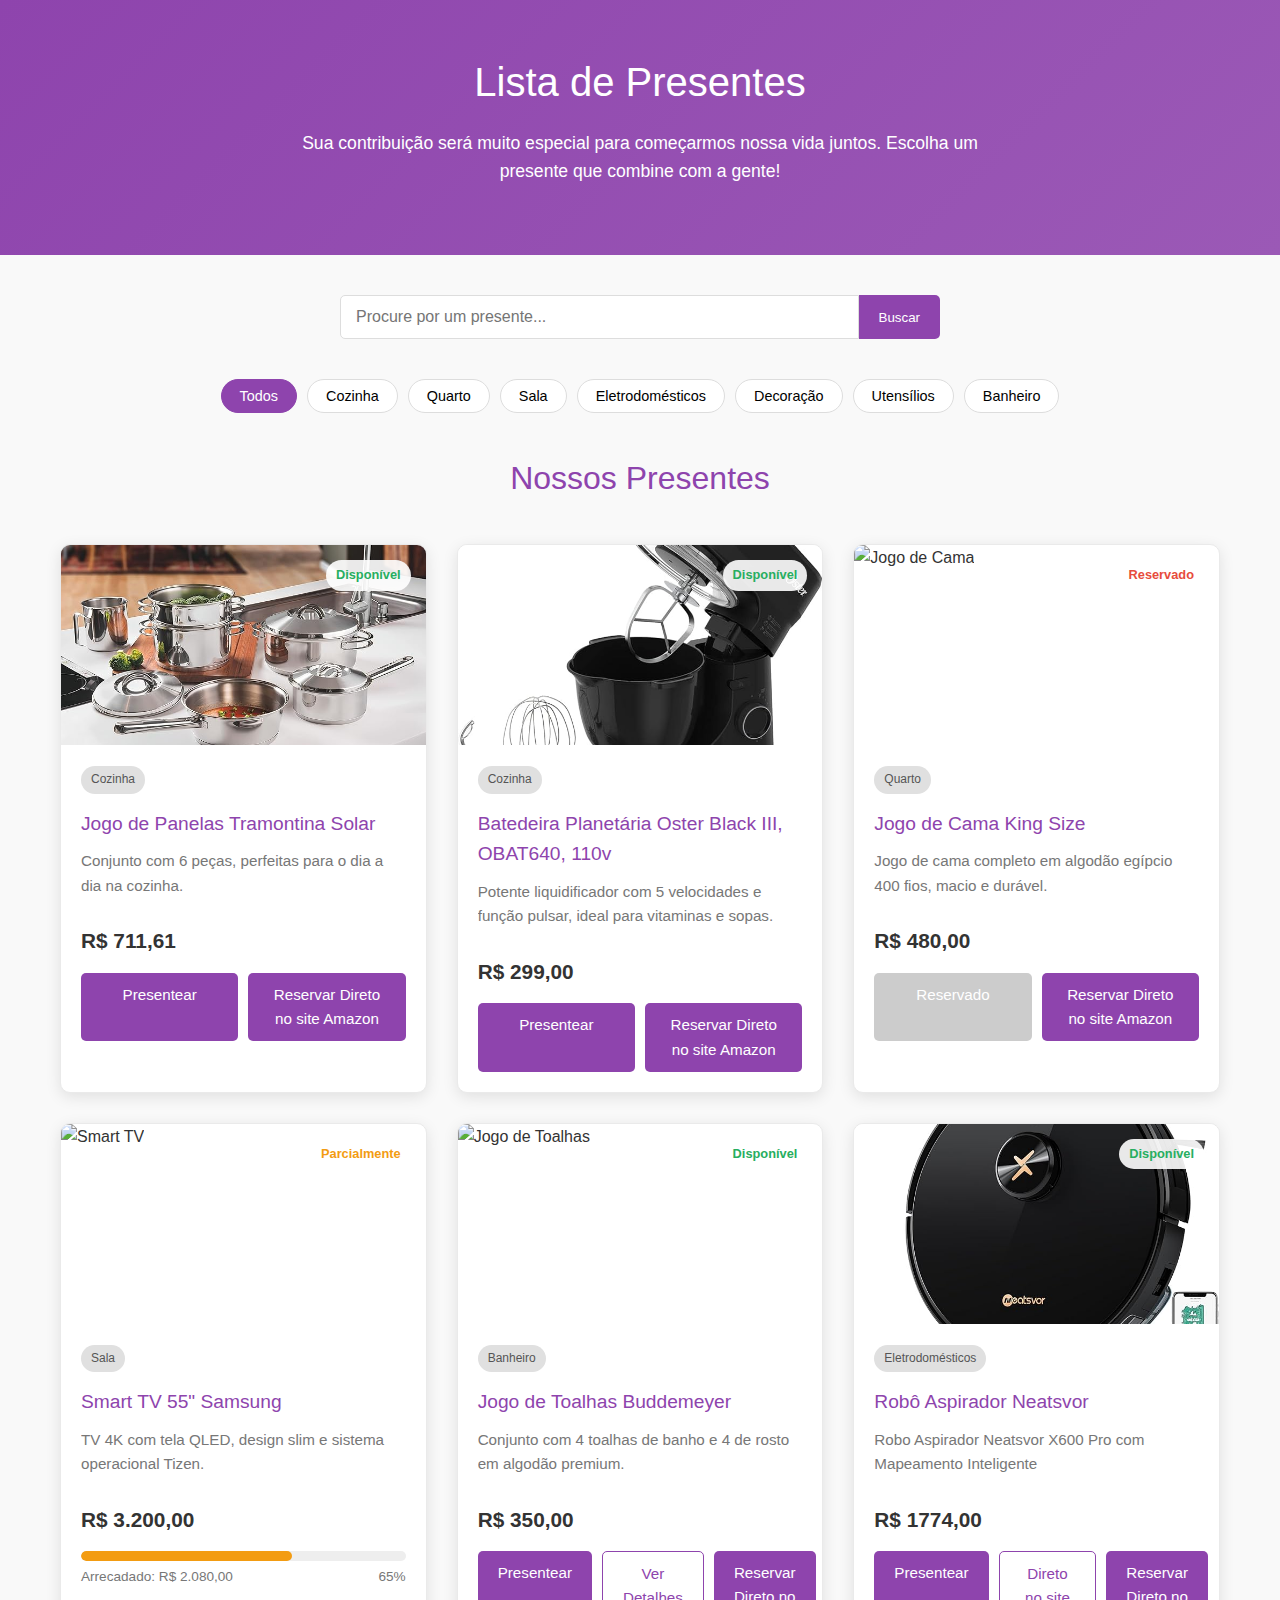
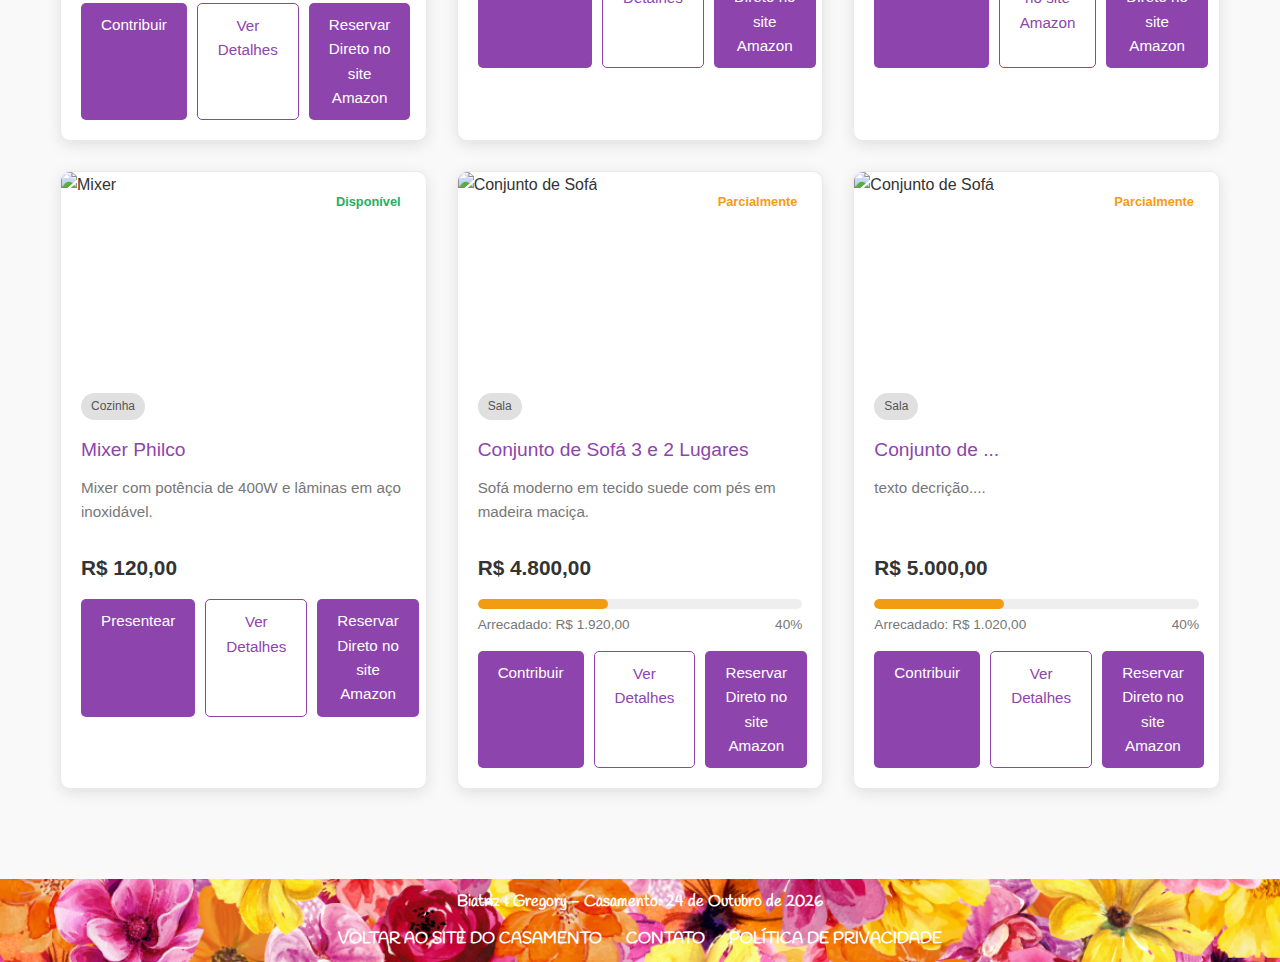
==== commit 05c4e7f4: "Update ListaPresentes.html" ====
--- a/ListaPresentes.html
+++ b/ListaPresentes.html
@@ -51,9 +51,12 @@
                     <div class="gift-price">R$ 711,61</div>
                     <div class="gift-actions">
                         <a href="#" class="btn btn-primary"
-                            onclick="openModal('Jogo de Panelas Tramontina')">Presentear</a>
-                        <a href="https://amzn.to/42vWtyC" target="_blank" class="btn btn-outline">Direto no site
-                            Amazon</a>
+                            onclick="openModal('Jogo de Panelas Tramontina Solar')">Presentear</a>
+                        <!--Para  reservar direto no site Amazon, clique no botão abaixo-->
+                        <a href="#" class="btn btn-primary"
+                            onclick="openReservationModal('Jogo de Panelas Tramontina Solar', 'https://amzn.to/42vWtyC')">Reservar
+                            Direto no site Amazon</a>
+
                     </div>
                 </div>
             </div>
@@ -72,9 +75,12 @@
                     <div class="gift-price">R$ 299,00</div>
                     <div class="gift-actions">
                         <a href="#" class="btn btn-primary"
-                            onclick="openModal('Liquidificador Philips Walita')">Presentear</a>
-                        <a href="https://amzn.to/4lvUtPH" target="_blank" class="btn btn-outline">Direto no site
-                            Amazon</a>
+                            onclick="openModal('Batedeira Planetária Oster Black')">Presentear</a>
+
+                        <!--Para  reservar direto no site Amazon, clique no botão abaixo-->
+                        <a href="#" class="btn btn-primary"
+                            onclick="openReservationModal('Batedeira Planetária Oster Black', 'https://amzn.to/4lvUtPH')">Reservar
+                            Direto no site Amazon</a>
                     </div>
                 </div>
             </div>
@@ -93,8 +99,11 @@
                     <div class="gift-actions">
                         <a href="#" class="btn btn-primary"
                             style="background-color: #ccc; pointer-events: none;">Reservado</a>
-                        <a href="https://example.com/product/125" target="_blank" class="btn btn-outline">Ver
-                            Detalhes</a>
+
+                        <!--Para  reservar direto no site Amazon, clique no botão abaixo-->
+                        <a href="#" class="btn btn-primary"
+                            onclick="openReservationModal('Batedeira Planetária Oster Black', 'https://amzn.to/4lvUtPH')">Reservar
+                            Direto no site Amazon</a>
                     </div>
                 </div>
             </div>
@@ -123,6 +132,10 @@
                         <a href="#" class="btn btn-primary" onclick="openModal('Smart TV 55\' Samsung')">Contribuir</a>
                         <a href="https://example.com/product/126" target="_blank" class="btn btn-outline">Ver
                             Detalhes</a>
+                        <!--Para  reservar direto no site Amazon, clique no botão abaixo-->
+                        <a href="#" class="btn btn-primary"
+                            onclick="openReservationModal('Batedeira Planetária Oster Black', 'https://amzn.to/4lvUtPH')">Reservar
+                            Direto no site Amazon</a>
                     </div>
                 </div>
             </div>
@@ -143,6 +156,10 @@
                             onclick="openModal('Jogo de Toalhas Buddemeyer')">Presentear</a>
                         <a href="https://example.com/product/127" target="_blank" class="btn btn-outline">Ver
                             Detalhes</a>
+                        <!--Para  reservar direto no site Amazon, clique no botão abaixo-->
+                        <a href="#" class="btn btn-primary"
+                            onclick="openReservationModal('Batedeira Planetária Oster Black', 'https://amzn.to/4lvUtPH')">Reservar
+                            Direto no site Amazon</a>
                     </div>
                 </div>
             </div>
@@ -163,6 +180,10 @@
                             onclick="openModal('Robô Aspirador Neatsvor')">Presentear</a>
                         <a href="https://amzn.to/4ib6O93" target="_blank" class="btn btn-outline">Direto no site
                             Amazon</a>
+                        <!--Para  reservar direto no site Amazon, clique no botão abaixo-->
+                        <a href="#" class="btn btn-primary"
+                            onclick="openReservationModal('Batedeira Planetária Oster Black', 'https://amzn.to/4lvUtPH')">Reservar
+                            Direto no site Amazon</a>
                     </div>
                 </div>
             </div>
@@ -182,6 +203,10 @@
                         <a href="#" class="btn btn-primary" onclick="openModal('Mixer Philco')">Presentear</a>
                         <a href="https://example.com/product/129" target="_blank" class="btn btn-outline">Ver
                             Detalhes</a>
+                            <!--Para  reservar direto no site Amazon, clique no botão abaixo-->
+                        <a href="#" class="btn btn-primary"
+                        onclick="openReservationModal('Batedeira Planetária Oster Black', 'https://amzn.to/4lvUtPH')">Reservar
+                        Direto no site Amazon</a>
                     </div>
                 </div>
             </div>
@@ -211,6 +236,10 @@
                             onclick="openModal('Conjunto de Sofá 3 e 2 Lugares')">Contribuir</a>
                         <a href="https://example.com/product/130" target="_blank" class="btn btn-outline">Ver
                             Detalhes</a>
+                            <!--Para  reservar direto no site Amazon, clique no botão abaixo-->
+                        <a href="#" class="btn btn-primary"
+                        onclick="openReservationModal('Batedeira Planetária Oster Black', 'https://amzn.to/4lvUtPH')">Reservar
+                        Direto no site Amazon</a>
                     </div>
                 </div>
             </div>
@@ -243,6 +272,10 @@
                             onclick="openModal('Conjunto de Sofá 3 e 2 Lugares')">Contribuir</a>
                         <a href="https://example.com/product/130" target="_blank" class="btn btn-outline">Ver
                             Detalhes</a>
+                            <!--Para  reservar direto no site Amazon, clique no botão abaixo-->
+                        <a href="#" class="btn btn-primary"
+                        onclick="openReservationModal('Conjunto de Sofá 3 e 2 Lugares', 'https://amzn.to/4lvUtPH')">Reservar
+                        Direto no site Amazon</a>
                     </div>
                 </div>
             </div>
@@ -250,7 +283,7 @@
 
 
             <!-- Item 10,11,12... -->
-            
+
             <div class="gift-list-container"></div>
 
 
@@ -292,6 +325,53 @@
         </div>
     </div>
 
+
+
+    <!-- Modal de Agradecimento -->
+    <div id="giftModal" class="modal">
+        <div class="modal-content">
+            <span onclick="closeModal()" class="close">&times;</span>
+            <h2>Obrigado!</h2>
+            <p>Você escolheu o presente: <strong id="modalGiftName"></strong></p>
+            <form id="giftForm">
+                <!-- campos adicionais, se quiser -->
+                <button type="submit">Confirmar</button>
+            </form>
+        </div>
+    </div>
+
+
+    <!-- Modal de Reservar -->
+    <!-- Modal de Reservar -->
+    <div id="reserveModal" class="modal">
+        <div class="modal-content">
+            <span class="close" onclick="closeReserveModal()">&times;</span>
+            <h2 class="modal-title">Reservar: <span id="modalReserveName"></span></h2>
+            <form id="reserveForm">
+                <div class="form-group">
+                    <label for="reserverName">Seu Nome</label>
+                    <input type="text" id="reserverName" name="reserverName" required>
+                </div>
+                <div class="form-group">
+                    <label for="reserverEmail">Seu E-mail</label>
+                    <input type="email" id="reserverEmail" name="reserverEmail" required>
+                </div>
+                <div class="form-group">
+                    <label for="reserverMessage">Mensagem (opcional)</label>
+                    <input type="text" id="reserverMessage" name="reserverMessage">
+                </div>
+                <button type="submit" class="submit-btn">Confirmar Reserva</button>
+            </form>
+        </div>
+    </div>
+
+
+
+
+
+
+
+
     <footer>
         <div class="container">
             <p>Biatriz & Gregory - Casamento: 24 de Outubro de 2026</p>
